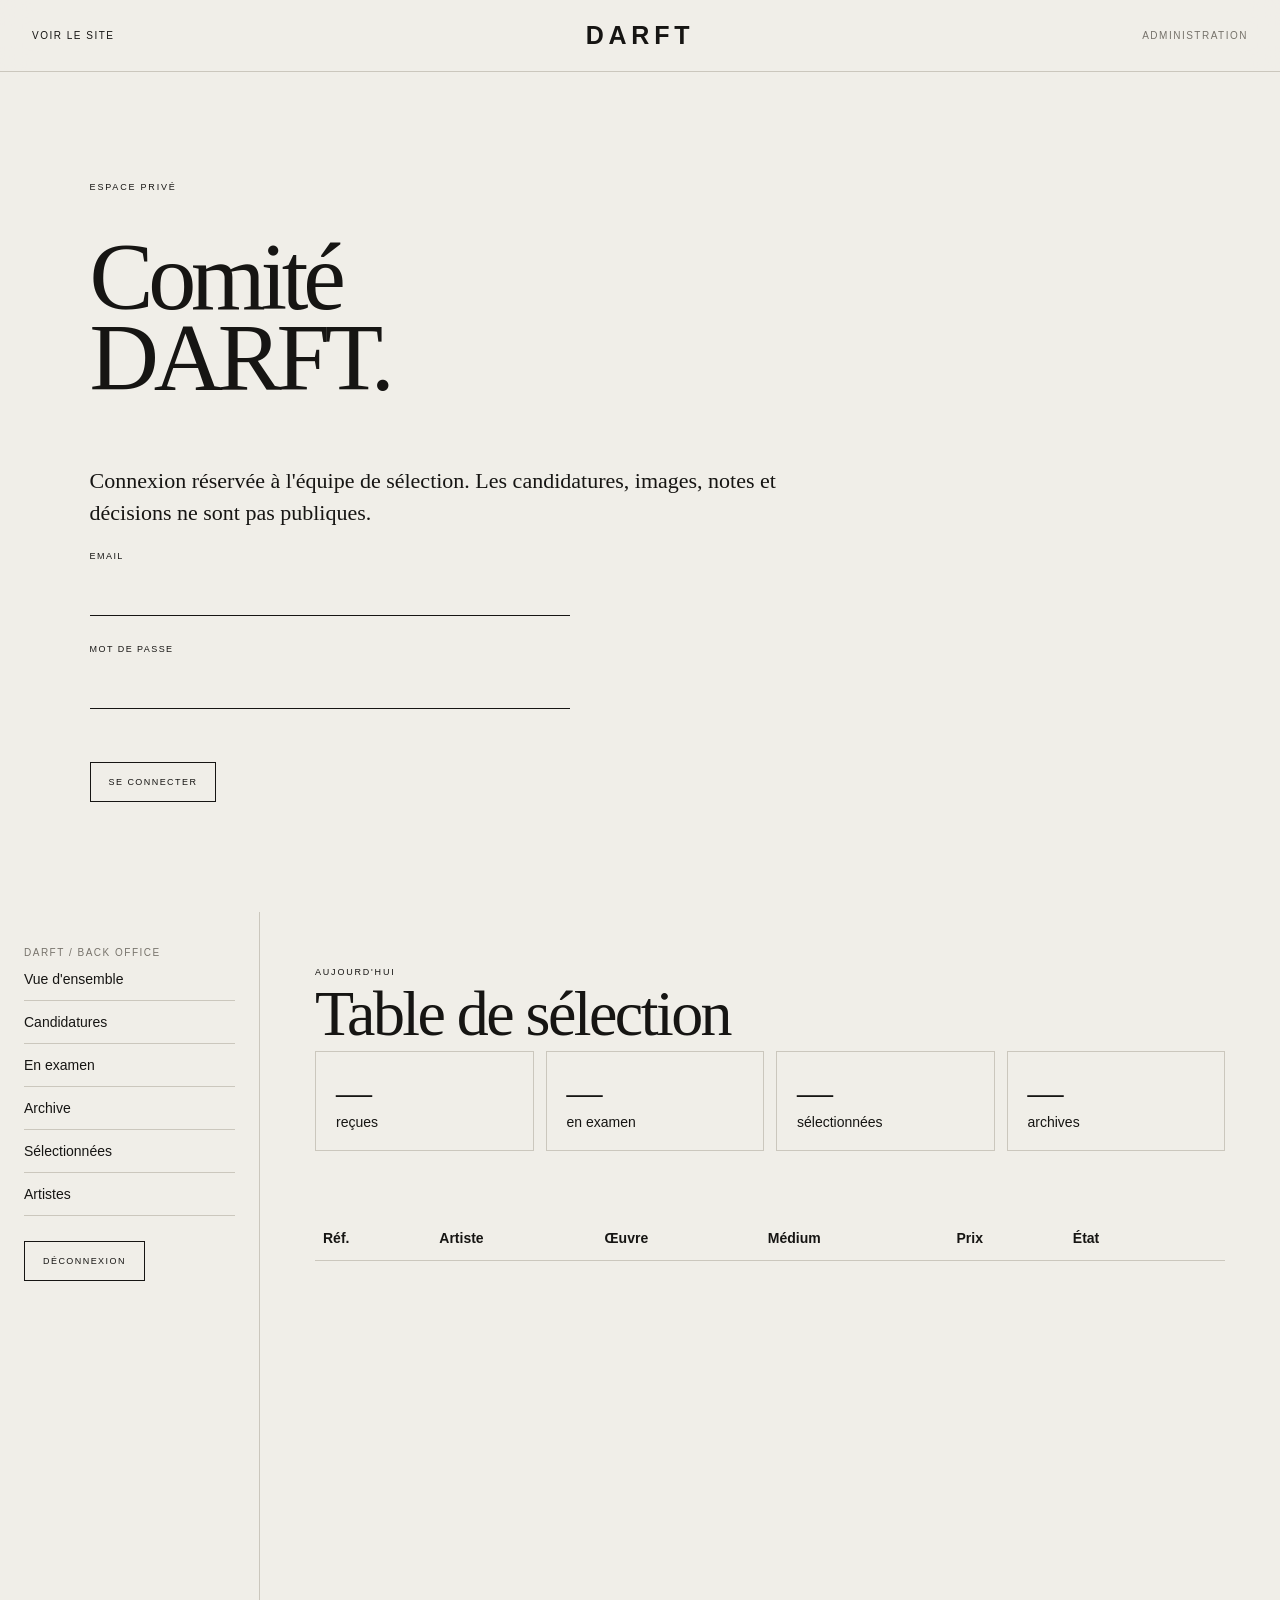
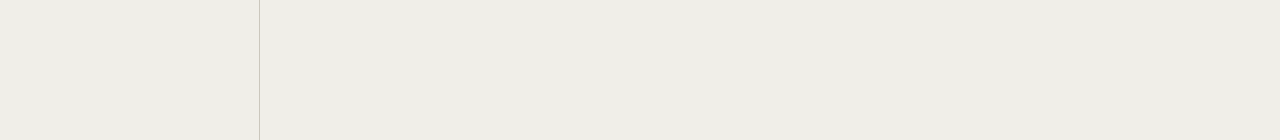
==== admin.html @ dbd13fd5 "Add DARFT administrator workspace" ====
<!doctype html><html lang="fr"><head><meta charset="utf-8"><meta name="viewport" content="width=device-width,initial-scale=1"><title>DARFT — Administration</title><link rel="stylesheet" href="assets/darft.css"></head><body><header class="top"><div class="nav"><a href="index.html">Voir le site</a></div><a class="brand" href="index.html">DARFT</a><div class="right"><span class="small">Administration</span></div></header><main><section id="loginView" class="page-hero"><div class="eyebrow">Espace privé</div><h1 class="display">Comité<br>DARFT.</h1><p>Connexion réservée à l'équipe de sélection. Les candidatures, images, notes et décisions ne sont pas publiques.</p><form id="loginForm" class="form" style="max-width:480px"><div class="field"><label>Email</label><input id="loginEmail" type="email" required></div><div class="field"><label>Mot de passe</label><input id="loginPassword" type="password" required></div><button class="btn" type="submit">Se connecter</button><div id="loginStatus" class="status"></div></form></section><section id="adminView" class="admin-shell" hidden><aside class="admin-side"><div class="small">DARFT / Back office</div><a href="#dashboard">Vue d'ensemble</a><a href="#submissions">Candidatures</a><a href="#review">En examen</a><a href="#archive">Archive</a><a href="#selected">Sélectionnées</a><a href="#artists">Artistes</a><button id="logoutBtn" class="btn">Déconnexion</button></aside><div class="admin-main"><div class="eyebrow">Aujourd'hui</div><h1 class="page-title">Table de sélection</h1><div class="admin-cards"><div class="admin-card"><b id="countReceived">—</b>reçues</div><div class="admin-card"><b id="countReview">—</b>en examen</div><div class="admin-card"><b id="countSelected">—</b>sélectionnées</div><div class="admin-card"><b id="countArchive">—</b>archives</div></div><div id="adminStatus" class="status"></div><table class="table"><thead><tr><th>Réf.</th><th>Artiste</th><th>Œuvre</th><th>Médium</th><th>Prix</th><th>État</th><th></th></tr></thead><tbody id="submissionRows"></tbody></table><section id="drawer" class="section" hidden style="padding-left:0;padding-right:0"><div class="two"><div><div class="eyebrow">Candidature</div><h2 id="detailTitle">—</h2><p id="detailArtist" class="lead"></p><div id="detailFacts"></div></div><div><div class="field"><label>Décision / état</label><select id="detailStatus"><option value="received">Reçue</option><option value="needs_info">À compléter</option><option value="in_review">En examen</option><option value="selected">Sélectionnée</option><option value="revisit">À revoir</option><option value="archive">Archive</option><option value="rejected">Non retenue</option></select></div><div class="field"><label>Point remarqué</label><textarea id="reviewPositive"></textarea></div><div class="field"><label>Réserve</label><textarea id="reviewReserve"></textarea></div><div class="field"><label>Message au déposant</label><textarea id="reviewMessage"></textarea></div><button id="saveReview" class="btn">Enregistrer la décision</button></div></div></section></div></section></main><script type="module" src="assets/admin.js"></script></body></html>
---- assets/darft.css ----
:root{--ink:#161513;--paper:#f0eee8;--paper2:#e7e3da;--muted:#77736b;--line:#cbc7bd;--dark:#171715;--serif:Georgia,'Times New Roman',serif;--sans:Arial,Helvetica,sans-serif}*{box-sizing:border-box}html{scroll-behavior:smooth}body{margin:0;background:var(--paper);color:var(--ink);font-family:var(--sans);font-size:14px}a{color:inherit}.top{height:72px;display:grid;grid-template-columns:1fr auto 1fr;align-items:center;padding:0 32px;border-bottom:1px solid var(--line);position:sticky;top:0;background:rgba(240,238,232,.95);backdrop-filter:blur(14px);z-index:20}.brand{font-size:25px;letter-spacing:.19em;font-weight:700;text-decoration:none}.nav{display:flex;gap:24px;align-items:center}.nav a,.textbtn,.dots{color:inherit;text-decoration:none;text-transform:uppercase;font-size:10px;letter-spacing:.15em}.right{display:flex;gap:18px;align-items:center;justify-content:flex-end}.dots{border:0;background:none;font-size:20px;letter-spacing:.18em;cursor:pointer;padding:8px}.menu{position:fixed;inset:72px 0 auto auto;width:min(430px,100%);background:var(--dark);color:#eee9df;padding:38px;z-index:30;display:none;box-shadow:0 30px 70px #0004}.menu.open{display:block}.menu a{display:block;text-decoration:none;font-family:var(--serif);font-size:29px;padding:16px 0;border-bottom:1px solid #3b3934}.menu p{color:#aaa398;line-height:1.5}.hero{min-height:calc(100vh - 72px);display:grid;grid-template-columns:42% 58%}.hero-copy{padding:7vw 5vw;display:flex;flex-direction:column;justify-content:space-between}.eyebrow{text-transform:uppercase;letter-spacing:.2em;font-size:9px}.hero h1,.display{font-family:var(--serif);font-weight:400;font-size:clamp(55px,7.5vw,125px);line-height:.84;letter-spacing:-.055em;margin:45px 0}.lead{font-family:var(--serif);font-size:20px;line-height:1.4;max-width:560px}.hero-art{position:relative;overflow:hidden;background:linear-gradient(140deg,#252525,#8a8175 45%,#d2c3ae)}.shape{position:absolute;border-radius:50%;filter:blur(1px)}.s1{width:60%;height:74%;left:22%;top:12%;background:radial-gradient(circle at 35% 30%,#d8d0bf,#654b3d 45%,#171514 75%);transform:rotate(18deg);border-radius:48% 38% 54% 42%}.s2{width:38%;height:8%;background:#c4b299;left:30%;bottom:16%;filter:blur(8px)}.caption{position:absolute;left:25px;bottom:22px;color:#fff;font-size:10px;line-height:1.5;letter-spacing:.08em}.section{padding:95px 32px;border-top:1px solid var(--line)}.section.dark{background:var(--dark);color:#e9e5dc}.section-head{display:flex;justify-content:space-between;align-items:end;margin-bottom:40px}.section h2,.page-title{font-family:var(--serif);font-size:clamp(38px,5vw,75px);font-weight:400;letter-spacing:-.04em;margin:0}.grid{display:grid;grid-template-columns:repeat(3,1fr);gap:15px}.card{cursor:pointer;text-decoration:none}.art{height:55vh;min-height:380px;position:relative;overflow:hidden;background:#c8c1b5}.a1{background:linear-gradient(35deg,#1b1b19 0 20%,#6d675d 20% 45%,#d7c9b4 45% 68%,#39342f 68%)}.a2{background:radial-gradient(ellipse at 50% 45%,#e6dfd0 0 18%,#8c7867 19% 34%,#292724 35% 55%,#b0a392 56%)}.a3{background:linear-gradient(120deg,#b7aa98 0 25%,#443b34 25% 31%,#ddd4c5 31% 58%,#69594c 58% 66%,#1e1d1b 66%)}.a4{background:linear-gradient(35deg,#25469d 0 16%,#32a34a 16% 24%,#f3cc29 24% 38%,#d45ca6 38% 50%,#f0b54d 50% 61%,#58459e 61% 71%,#f4d02c 71%)}.meta{display:flex;justify-content:space-between;padding:13px 1px;line-height:1.5;gap:15px}.meta strong{font-family:var(--serif);font-size:18px;font-weight:400}.story{background:var(--dark);color:#e9e5dc;display:grid;grid-template-columns:1fr 1fr;min-height:75vh}.story-visual{background:linear-gradient(155deg,#51453b,#b7a994 45%,#2c2925);position:relative}.story-copy{padding:8vw 7vw;display:flex;flex-direction:column;justify-content:center}.story h2{font-family:var(--serif);font-size:clamp(45px,6vw,92px);font-weight:400;line-height:.9;margin:25px 0}.story p{font-family:var(--serif);font-size:19px;line-height:1.55;max-width:550px;color:#c8c2b7}.btn{display:inline-block;border:1px solid currentColor;padding:14px 18px;text-transform:uppercase;letter-spacing:.16em;font-size:9px;background:none;color:inherit;cursor:pointer;width:max-content;margin-top:25px;text-decoration:none}.index-list{border-top:1px solid var(--line)}.row{display:grid;grid-template-columns:70px 1.5fr 1fr 1fr auto;padding:20px 4px;border-bottom:1px solid var(--line);align-items:center;text-decoration:none}.row:hover{padding-left:12px;transition:.2s}.row .name{font-family:var(--serif);font-size:25px}.collection,.two,.split{display:grid;grid-template-columns:1fr 1fr;gap:60px}.bigquote{font-family:var(--serif);font-size:clamp(38px,5vw,70px);line-height:1.02;letter-spacing:-.04em}.stats{display:grid;grid-template-columns:1fr 1fr;border-top:1px solid var(--line)}.stat{padding:25px 0;border-bottom:1px solid var(--line)}.stat b{display:block;font-family:var(--serif);font-size:42px;font-weight:400}.footer{padding:65px 32px;background:#0f0f0e;color:#ddd8ce;display:grid;grid-template-columns:2fr 1fr 1fr;gap:30px}.footer .brand{font-size:45px}.footer a{text-decoration:none}.small{font-size:10px;text-transform:uppercase;letter-spacing:.15em;color:var(--muted)}.page-hero{padding:110px 7vw 80px;min-height:64vh;display:flex;flex-direction:column;justify-content:flex-end}.page-hero p{font-family:var(--serif);font-size:22px;line-height:1.45;max-width:760px}.principle{display:grid;grid-template-columns:70px 1fr 1.1fr;gap:35px;padding:36px 0;border-top:1px solid var(--line)}.principle h3{font-family:var(--serif);font-size:31px;font-weight:400;margin:0}.principle p{font-family:var(--serif);font-size:18px;line-height:1.55;margin:0}.form{max-width:980px}.field{margin:0 0 28px}.field label{display:block;font-size:9px;text-transform:uppercase;letter-spacing:.16em;margin-bottom:9px}.field input,.field textarea,.field select{width:100%;border:0;border-bottom:1px solid var(--ink);background:transparent;padding:12px 0;font:18px var(--serif);border-radius:0}.field textarea{min-height:120px;resize:vertical}.form-grid{display:grid;grid-template-columns:1fr 1fr;gap:28px}.drop{border:1px dashed var(--muted);padding:42px;text-align:center;margin:20px 0}.status{padding:15px 0;font-family:var(--serif);font-size:18px}.admin-shell{display:grid;grid-template-columns:260px 1fr;min-height:calc(100vh - 72px)}.admin-side{border-right:1px solid var(--line);padding:35px 24px}.admin-side a{display:block;padding:13px 0;text-decoration:none;border-bottom:1px solid var(--line)}.admin-main{padding:55px}.admin-cards{display:grid;grid-template-columns:repeat(4,1fr);gap:12px}.admin-card{border:1px solid var(--line);padding:20px}.admin-card b{font:36px var(--serif);display:block}.table{width:100%;border-collapse:collapse;margin-top:35px}.table th,.table td{text-align:left;border-bottom:1px solid var(--line);padding:14px 8px}.pill{display:inline-block;border:1px solid var(--line);padding:5px 8px;font-size:9px;text-transform:uppercase;letter-spacing:.12em}.notice{border-left:2px solid var(--ink);padding:4px 0 4px 18px;max-width:760px;line-height:1.6}.modal{position:fixed;inset:0;background:rgba(15,15,14,.78);z-index:40;display:none;align-items:center;justify-content:center;padding:25px}.modal.open{display:flex}.panel{background:var(--paper);width:min(780px,100%);padding:40px;position:relative}.close{position:absolute;right:20px;top:17px;border:0;background:none;font-size:24px;cursor:pointer}.panel h3{font-family:var(--serif);font-size:45px;font-weight:400;margin:12px 0}.panel p{font-family:var(--serif);font-size:18px;line-height:1.5;max-width:600px}@media(max-width:900px){.nav{display:none}.top{grid-template-columns:1fr auto}.right .textbtn{display:none}.hero,.story,.collection,.two,.split{grid-template-columns:1fr}.hero-copy{min-height:65vh}.hero-art{min-height:65vh}.grid{grid-template-columns:1fr}.row{grid-template-columns:45px 1fr auto}.row span:nth-child(3),.row span:nth-child(4){display:none}.footer{grid-template-columns:1fr}.principle{grid-template-columns:40px 1fr}.principle p{grid-column:2}.form-grid{grid-template-columns:1fr}.admin-shell{grid-template-columns:1fr}.admin-side{display:none}.admin-main{padding:32px}.admin-cards{grid-template-columns:1fr 1fr}}
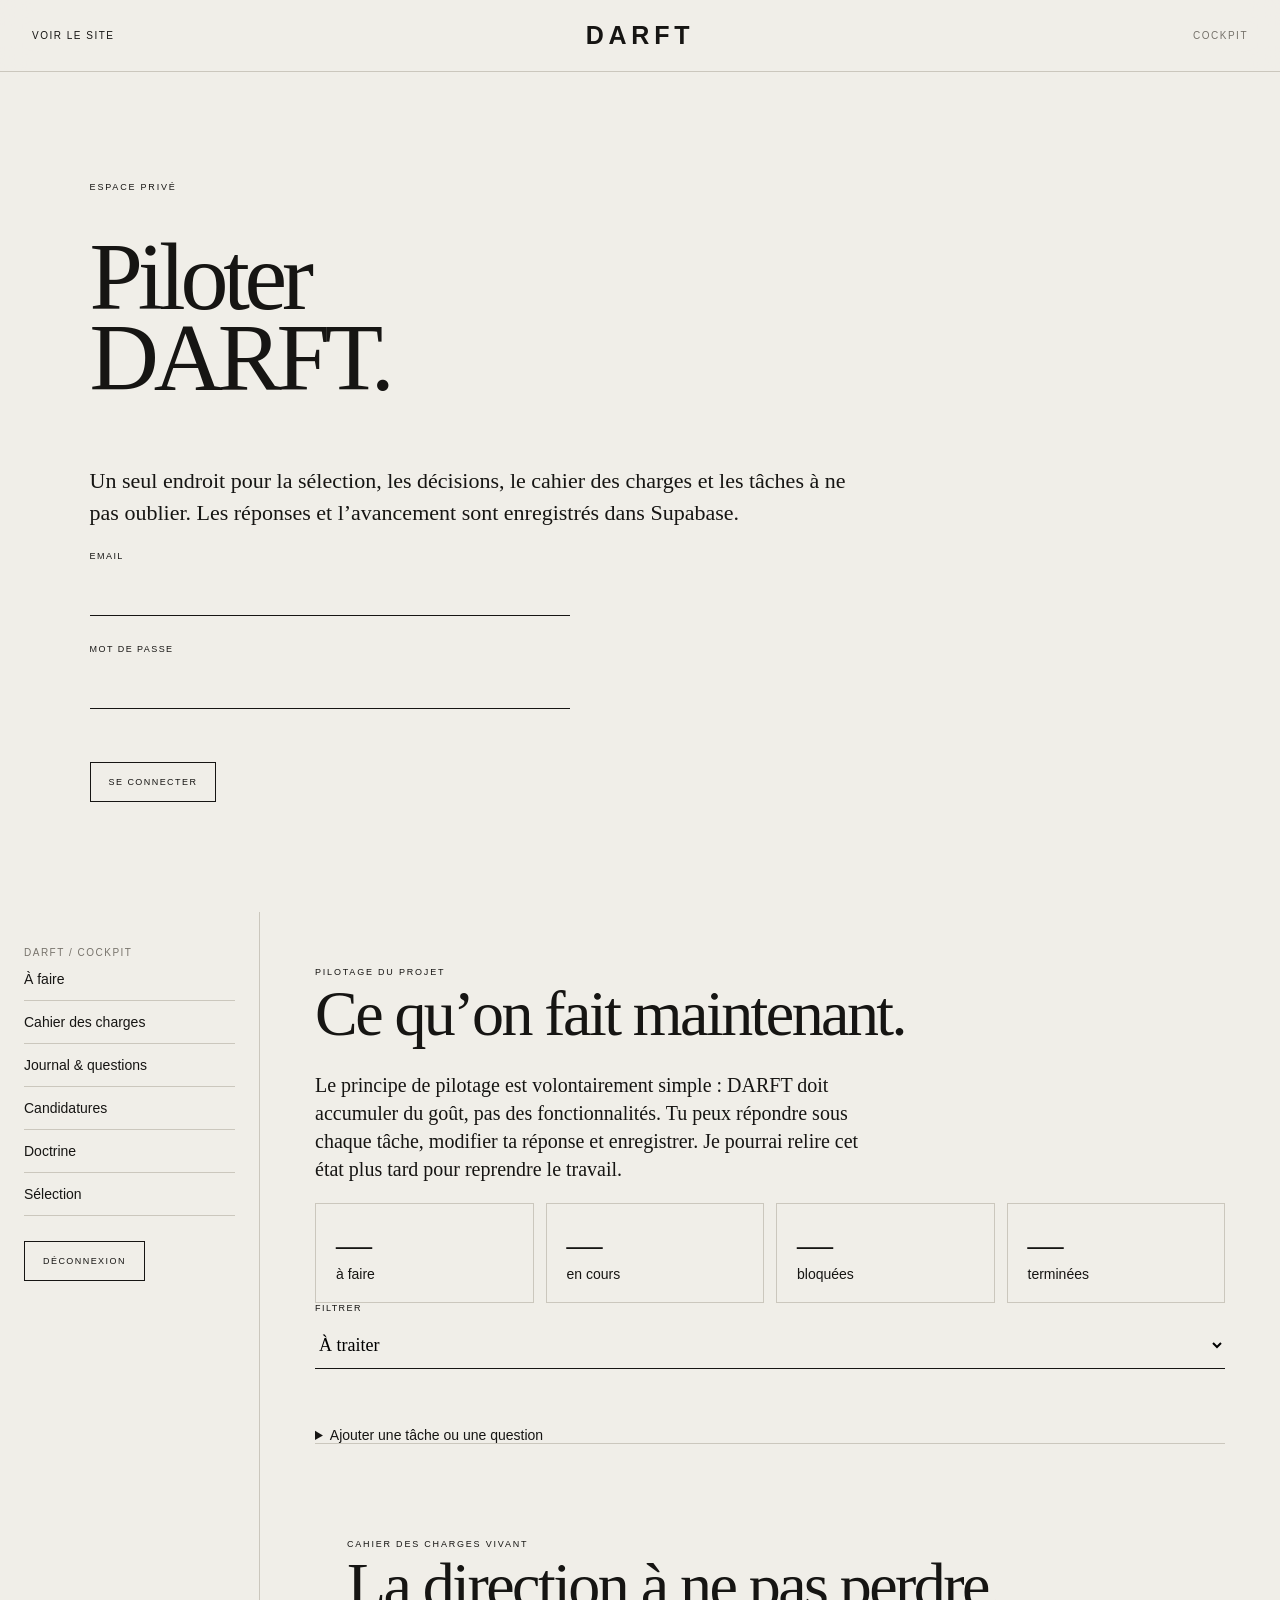
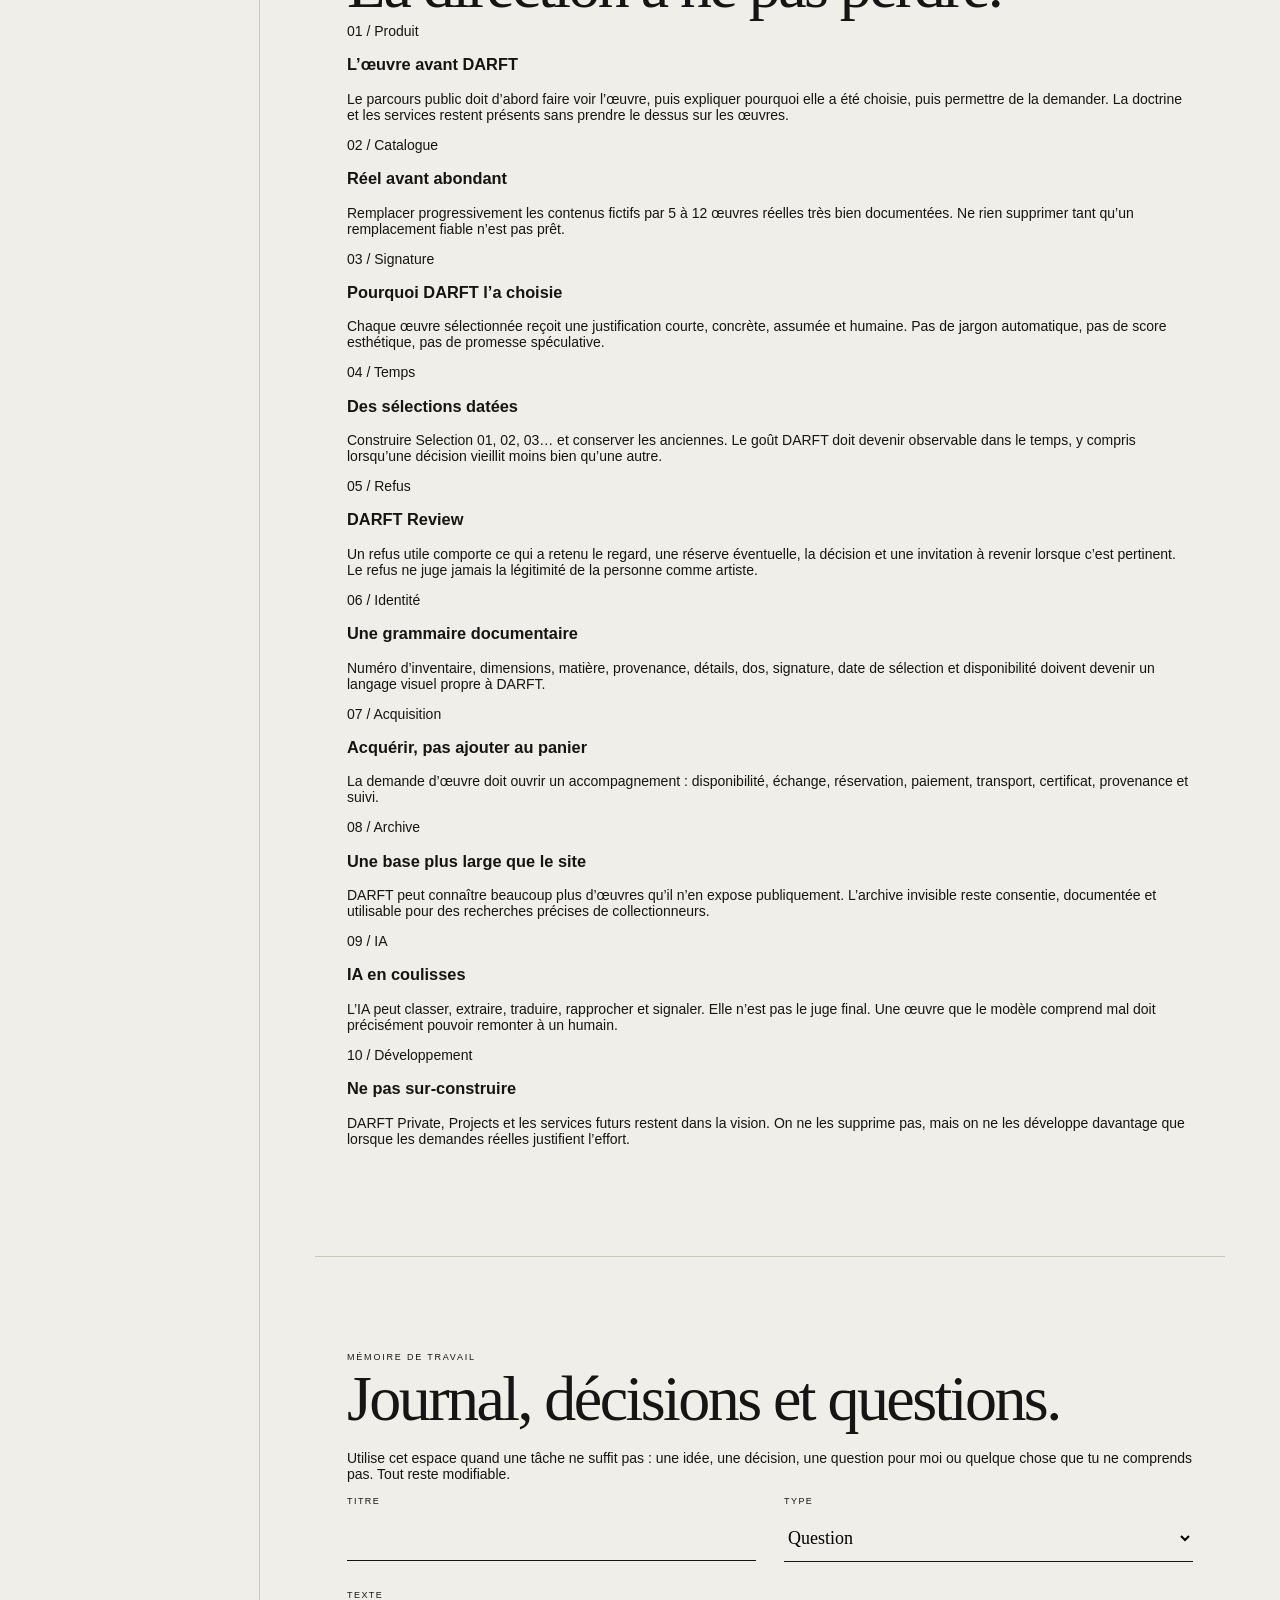
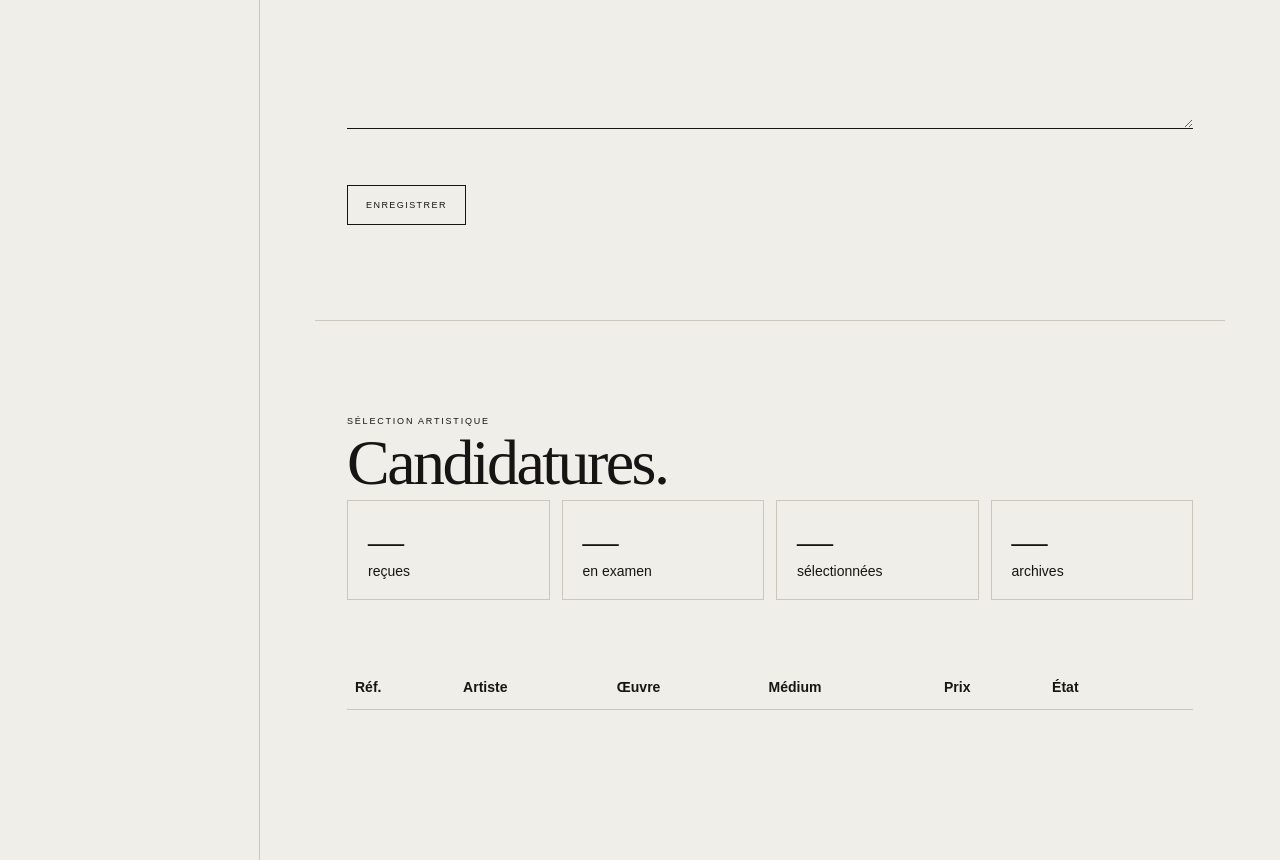
==== commit a050738c: "Turn DARFT admin into project cockpit" ====
--- a/admin.html
+++ b/admin.html
@@ -1 +1 @@
-<!doctype html><html lang="fr"><head><meta charset="utf-8"><meta name="viewport" content="width=device-width,initial-scale=1"><title>DARFT — Administration</title><link rel="stylesheet" href="assets/darft.css"></head><body><header class="top"><div class="nav"><a href="index.html">Voir le site</a></div><a class="brand" href="index.html">DARFT</a><div class="right"><span class="small">Administration</span></div></header><main><section id="loginView" class="page-hero"><div class="eyebrow">Espace privé</div><h1 class="display">Comité<br>DARFT.</h1><p>Connexion réservée à l'équipe de sélection. Les candidatures, images, notes et décisions ne sont pas publiques.</p><form id="loginForm" class="form" style="max-width:480px"><div class="field"><label>Email</label><input id="loginEmail" type="email" required></div><div class="field"><label>Mot de passe</label><input id="loginPassword" type="password" required></div><button class="btn" type="submit">Se connecter</button><div id="loginStatus" class="status"></div></form></section><section id="adminView" class="admin-shell" hidden><aside class="admin-side"><div class="small">DARFT / Back office</div><a href="#dashboard">Vue d'ensemble</a><a href="#submissions">Candidatures</a><a href="#review">En examen</a><a href="#archive">Archive</a><a href="#selected">Sélectionnées</a><a href="#artists">Artistes</a><button id="logoutBtn" class="btn">Déconnexion</button></aside><div class="admin-main"><div class="eyebrow">Aujourd'hui</div><h1 class="page-title">Table de sélection</h1><div class="admin-cards"><div class="admin-card"><b id="countReceived">—</b>reçues</div><div class="admin-card"><b id="countReview">—</b>en examen</div><div class="admin-card"><b id="countSelected">—</b>sélectionnées</div><div class="admin-card"><b id="countArchive">—</b>archives</div></div><div id="adminStatus" class="status"></div><table class="table"><thead><tr><th>Réf.</th><th>Artiste</th><th>Œuvre</th><th>Médium</th><th>Prix</th><th>État</th><th></th></tr></thead><tbody id="submissionRows"></tbody></table><section id="drawer" class="section" hidden style="padding-left:0;padding-right:0"><div class="two"><div><div class="eyebrow">Candidature</div><h2 id="detailTitle">—</h2><p id="detailArtist" class="lead"></p><div id="detailFacts"></div></div><div><div class="field"><label>Décision / état</label><select id="detailStatus"><option value="received">Reçue</option><option value="needs_info">À compléter</option><option value="in_review">En examen</option><option value="selected">Sélectionnée</option><option value="revisit">À revoir</option><option value="archive">Archive</option><option value="rejected">Non retenue</option></select></div><div class="field"><label>Point remarqué</label><textarea id="reviewPositive"></textarea></div><div class="field"><label>Réserve</label><textarea id="reviewReserve"></textarea></div><div class="field"><label>Message au déposant</label><textarea id="reviewMessage"></textarea></div><button id="saveReview" class="btn">Enregistrer la décision</button></div></div></section></div></section></main><script type="module" src="assets/admin.js"></script></body></html>+<!doctype html><html lang="fr"><head><meta charset="utf-8"><meta name="viewport" content="width=device-width,initial-scale=1"><title>DARFT — Administration & cockpit</title><link rel="stylesheet" href="assets/darft.css"></head><body><header class="top"><div class="nav"><a href="index.html">Voir le site</a></div><a class="brand" href="index.html">DARFT</a><div class="right"><span class="small">Cockpit</span></div></header><main><section id="loginView" class="page-hero"><div class="eyebrow">Espace privé</div><h1 class="display">Piloter<br>DARFT.</h1><p>Un seul endroit pour la sélection, les décisions, le cahier des charges et les tâches à ne pas oublier. Les réponses et l’avancement sont enregistrés dans Supabase.</p><form id="loginForm" class="form" style="max-width:480px"><div class="field"><label>Email</label><input id="loginEmail" type="email" required></div><div class="field"><label>Mot de passe</label><input id="loginPassword" type="password" required></div><button class="btn" type="submit">Se connecter</button><div id="loginStatus" class="status"></div></form></section><section id="adminView" class="admin-shell" hidden><aside class="admin-side"><div class="small">DARFT / Cockpit</div><a href="#cockpit">À faire</a><a href="#brief">Cahier des charges</a><a href="#journal">Journal & questions</a><a href="#submissions">Candidatures</a><a href="docs/DARFT_DOCTRINE.md">Doctrine</a><a href="docs/SELECTION_SYSTEM.md">Sélection</a><button id="logoutBtn" class="btn">Déconnexion</button></aside><div class="admin-main"><section id="cockpit"><div class="eyebrow">Pilotage du projet</div><h1 class="page-title">Ce qu’on fait maintenant.</h1><p class="lead">Le principe de pilotage est volontairement simple : DARFT doit accumuler du goût, pas des fonctionnalités. Tu peux répondre sous chaque tâche, modifier ta réponse et enregistrer. Je pourrai relire cet état plus tard pour reprendre le travail.</p><div class="admin-cards cockpit-stats"><div class="admin-card"><b id="countTodo">—</b>à faire</div><div class="admin-card"><b id="countProgress">—</b>en cours</div><div class="admin-card"><b id="countWaiting">—</b>bloquées</div><div class="admin-card"><b id="countDone">—</b>terminées</div></div><div class="cockpit-toolbar"><div class="field"><label>Filtrer</label><select id="taskFilter"><option value="active">À traiter</option><option value="all">Toutes</option><option value="now">Priorité maintenant</option><option value="next">Ensuite</option><option value="later">Plus tard</option><option value="done">Terminées</option></select></div><div id="projectStatus" class="status"></div></div><div id="taskList" class="task-list"></div><details class="new-task"><summary>Ajouter une tâche ou une question</summary><div class="form-grid"><div class="field"><label>Titre</label><input id="newTaskTitle"></div><div class="field"><label>Section</label><input id="newTaskSection" placeholder="Ex. Sélection, photo, commercial"></div></div><div class="field"><label>Ce qu’il faut faire</label><textarea id="newTaskBrief"></textarea></div><button id="addTaskBtn" class="btn" type="button">Ajouter au cockpit</button></details></section><section id="brief" class="section cockpit-section"><div class="eyebrow">Cahier des charges vivant</div><h2>La direction à ne pas perdre.</h2><div class="brief-grid"><article><span class="task-code">01 / Produit</span><h3>L’œuvre avant DARFT</h3><p>Le parcours public doit d’abord faire voir l’œuvre, puis expliquer pourquoi elle a été choisie, puis permettre de la demander. La doctrine et les services restent présents sans prendre le dessus sur les œuvres.</p></article><article><span class="task-code">02 / Catalogue</span><h3>Réel avant abondant</h3><p>Remplacer progressivement les contenus fictifs par 5 à 12 œuvres réelles très bien documentées. Ne rien supprimer tant qu’un remplacement fiable n’est pas prêt.</p></article><article><span class="task-code">03 / Signature</span><h3>Pourquoi DARFT l’a choisie</h3><p>Chaque œuvre sélectionnée reçoit une justification courte, concrète, assumée et humaine. Pas de jargon automatique, pas de score esthétique, pas de promesse spéculative.</p></article><article><span class="task-code">04 / Temps</span><h3>Des sélections datées</h3><p>Construire Selection 01, 02, 03… et conserver les anciennes. Le goût DARFT doit devenir observable dans le temps, y compris lorsqu’une décision vieillit moins bien qu’une autre.</p></article><article><span class="task-code">05 / Refus</span><h3>DARFT Review</h3><p>Un refus utile comporte ce qui a retenu le regard, une réserve éventuelle, la décision et une invitation à revenir lorsque c’est pertinent. Le refus ne juge jamais la légitimité de la personne comme artiste.</p></article><article><span class="task-code">06 / Identité</span><h3>Une grammaire documentaire</h3><p>Numéro d’inventaire, dimensions, matière, provenance, détails, dos, signature, date de sélection et disponibilité doivent devenir un langage visuel propre à DARFT.</p></article><article><span class="task-code">07 / Acquisition</span><h3>Acquérir, pas ajouter au panier</h3><p>La demande d’œuvre doit ouvrir un accompagnement : disponibilité, échange, réservation, paiement, transport, certificat, provenance et suivi.</p></article><article><span class="task-code">08 / Archive</span><h3>Une base plus large que le site</h3><p>DARFT peut connaître beaucoup plus d’œuvres qu’il n’en expose publiquement. L’archive invisible reste consentie, documentée et utilisable pour des recherches précises de collectionneurs.</p></article><article><span class="task-code">09 / IA</span><h3>IA en coulisses</h3><p>L’IA peut classer, extraire, traduire, rapprocher et signaler. Elle n’est pas le juge final. Une œuvre que le modèle comprend mal doit précisément pouvoir remonter à un humain.</p></article><article><span class="task-code">10 / Développement</span><h3>Ne pas sur-construire</h3><p>DARFT Private, Projects et les services futurs restent dans la vision. On ne les supprime pas, mais on ne les développe davantage que lorsque les demandes réelles justifient l’effort.</p></article></div></section><section id="journal" class="section cockpit-section"><div class="eyebrow">Mémoire de travail</div><h2>Journal, décisions et questions.</h2><p>Utilise cet espace quand une tâche ne suffit pas : une idée, une décision, une question pour moi ou quelque chose que tu ne comprends pas. Tout reste modifiable.</p><div class="journal-new"><div class="form-grid"><div class="field"><label>Titre</label><input id="journalTitle"></div><div class="field"><label>Type</label><select id="journalKind"><option value="question">Question</option><option value="decision">Décision</option><option value="idea">Idée</option><option value="note">Note</option></select></div></div><div class="field"><label>Texte</label><textarea id="journalBody"></textarea></div><button id="addJournalBtn" class="btn" type="button">Enregistrer</button></div><div id="journalList" class="journal-list"></div></section><section id="submissions" class="section cockpit-section"><div class="eyebrow">Sélection artistique</div><h2>Candidatures.</h2><div class="admin-cards"><div class="admin-card"><b id="countReceived">—</b>reçues</div><div class="admin-card"><b id="countReview">—</b>en examen</div><div class="admin-card"><b id="countSelected">—</b>sélectionnées</div><div class="admin-card"><b id="countArchive">—</b>archives</div></div><div id="adminStatus" class="status"></div><div class="table-scroll"><table class="table"><thead><tr><th>Réf.</th><th>Artiste</th><th>Œuvre</th><th>Médium</th><th>Prix</th><th>État</th><th></th></tr></thead><tbody id="submissionRows"></tbody></table></div><section id="drawer" class="section" hidden style="padding-left:0;padding-right:0"><div class="two"><div><div class="eyebrow">Candidature</div><h2 id="detailTitle">—</h2><p id="detailArtist" class="lead"></p><div id="detailFacts"></div></div><div><div class="field"><label>Décision / état</label><select id="detailStatus"><option value="received">Reçue</option><option value="needs_info">À compléter</option><option value="in_review">En examen</option><option value="selected">Sélectionnée</option><option value="revisit">À revoir</option><option value="archive">Archive</option><option value="rejected">Non retenue</option></select></div><div class="field"><label>Point remarqué</label><textarea id="reviewPositive"></textarea></div><div class="field"><label>Réserve</label><textarea id="reviewReserve"></textarea></div><div class="field"><label>Message au déposant</label><textarea id="reviewMessage"></textarea></div><button id="saveReview" class="btn">Enregistrer la décision</button></div></div></section></section></div></section></main><script type="module" src="assets/admin.js"></script></body></html>
